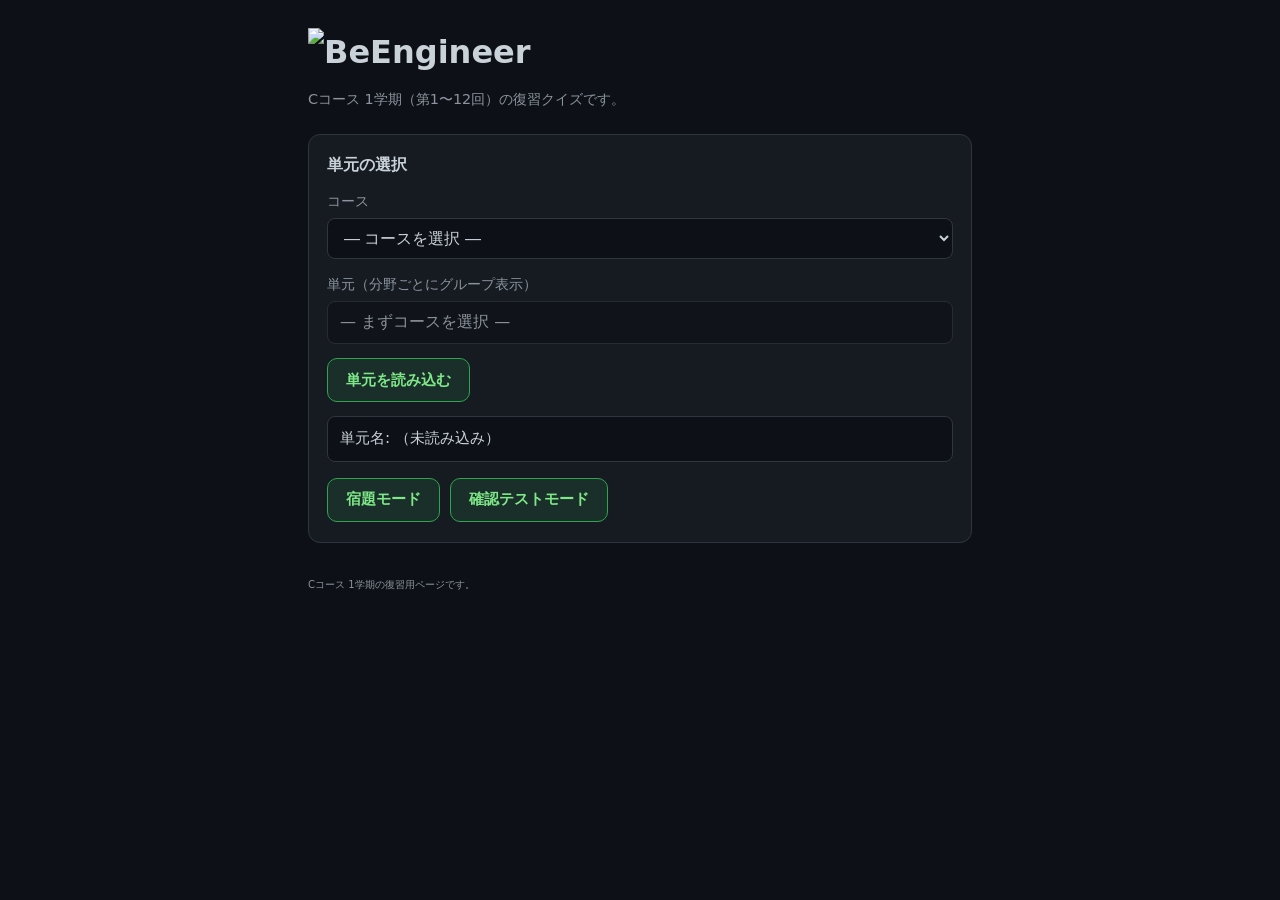
==== review-c1.html @ d03496b7 "梅田校向けCコース1学期復習(第1〜12回)の秘密の入口を追加 - app.js: 表示制御に設定フックを追加   - window.QUIZ_COURSES: 表示コースの限定（例 ["C"]）  " ====
<!doctype html>
<html lang="ja">
  <head>
    <meta charset="utf-8" />
    <meta name="viewport" content="width=device-width, initial-scale=1" />
    <title>Cコース 復習クイズ</title>
    <link rel="icon" href="./svg/favicon.svg?v=20260506-2" type="image/svg+xml" sizes="any" />
    <link rel="shortcut icon" href="./svg/favicon.svg?v=20260506-2" type="image/svg+xml" />
    <link rel="stylesheet" href="styles.css" />
  </head>
  <body>
    <div class="app">
      <header class="header">
        <div class="brand">
          <h1 class="brand-name">
            <img class="brand-logo" src="./svg/logo_white.svg" alt="BeEngineer" />
          </h1>
        </div>
        <p class="tagline">Cコース 1学期（第1〜12回）の復習クイズです。</p>
      </header>

      <section class="panel setup" id="setupPanel">
        <h2 class="panel-title">単元の選択</h2>
        <p class="hint" id="catalogHint">データを読み込み中です…</p>

        <div class="setup-stack">
          <div class="field-block">
            <label class="inline-label" for="courseSelect">コース</label>
            <select id="courseSelect" class="select" disabled>
              <option value="">— コースを選択 —</option>
            </select>
          </div>
          <div class="field-block field-block--unit">
            <label class="inline-label" for="unitSelectTrigger">単元（分野ごとにグループ表示）</label>
            <div class="unit-select-combo" id="unitSelectCombo">
              <button
                type="button"
                class="unit-select-trigger select"
                id="unitSelectTrigger"
                disabled
                aria-haspopup="listbox"
                aria-expanded="false"
                aria-controls="unitSelectPanel"
              >
                — まずコースを選択 —
              </button>
              <div class="unit-select-panel" id="unitSelectPanel" role="listbox" hidden></div>
              <select id="unitSelect" class="unit-select-native" tabindex="-1" aria-hidden="true" disabled>
                <option value="">— まずコースを選択 —</option>
              </select>
            </div>
          </div>
        </div>

        <div class="setup-row">
          <button type="button" class="btn btn-primary" id="btnLoadUnit" disabled>単元を読み込む</button>
        </div>

        <p class="unit-title-display" id="unitTitleDisplay">単元名: （未読み込み）</p>
        <div class="mode-buttons" id="modeButtons">
          <button type="button" class="btn btn-primary" id="btnHomework">宿題モード</button>
          <button type="button" class="btn btn-primary" id="btnTest">確認テストモード</button>
          <button type="button" class="btn btn-primary" id="btnAdmin" style="display: none">管理者確認モード</button>
        </div>
      </section>

      <main class="main" id="mainArea" hidden>
        <div class="toolbar">
          <button type="button" class="btn btn-ghost" id="btnBack">← 単元選択に戻る</button>
          <span class="toolbar-badge" id="modeBadge"></span>
        </div>

        <section class="panel homework-panel" id="homeworkPanel" hidden>
          <h2 class="panel-title" id="homeworkHeading">宿題モード</h2>
          <div class="study-progress" id="homeworkProgress" aria-live="polite"></div>
          <div class="test-card" id="homeworkCard">
            <p class="question-text" id="homeworkQuestion"></p>
            <div class="options cols-2" id="homeworkOptions"></div>
            <div id="homeworkCommentaryWrap" hidden></div>
            <button type="button" class="btn btn-primary homework-next-btn" id="homeworkNext" hidden>
              次の問題へ
            </button>
          </div>
          <div class="completion-banner" id="homeworkComplete" hidden role="status">
            <strong class="completion-title">宿題、おつかれさま！</strong>
            <p class="homework-result-line" id="homeworkScoreSummary"></p>
            <p class="completion-sub" id="homeworkCompleteCheer"></p>
          </div>
        </section>

        <section class="panel admin-panel" id="adminPanel" hidden>
          <h2 class="panel-title" id="adminHeading">管理者確認モード</h2>
          <div class="study-progress admin-summary" id="adminSummary" aria-live="polite"></div>
          <div class="admin-toolbar">
            <button type="button" class="btn btn-secondary admin-nav-btn" id="adminPrev">← 前の問題</button>
            <label class="admin-question-picker" for="adminQuestionSelect">
              <span class="inline-label">確認する問題</span>
              <select class="select admin-select" id="adminQuestionSelect"></select>
            </label>
            <button type="button" class="btn btn-secondary admin-nav-btn" id="adminNext">次の問題 →</button>
          </div>
          <div class="test-card admin-card" id="adminCard">
            <div class="admin-meta" id="adminMeta"></div>
            <div class="question-text" id="adminQuestion"></div>
            <div class="options cols-2 admin-options" id="adminOptions"></div>
            <div class="commentary" id="adminCommentary"></div>
          </div>
        </section>

        <section class="panel test-panel" id="testPanel" hidden>
          <h2 class="panel-title">確認テスト</h2>
          <p class="test-unit-line" id="testUnitLine"></p>
          <p class="hint test-intro" id="testIntro"></p>
          <div class="test-progress-sticky-wrap" id="testProgressWrap">
            <div class="study-progress study-progress--test-pending" id="testProgress" aria-live="polite"></div>
          </div>
          <div class="test-form-wrap" id="testFormWrap">
            <div class="test-all-questions" id="testList"></div>
            <button type="button" class="btn btn-primary test-submit-btn" id="btnSubmitTest">提出する</button>
          </div>
          <div class="test-result" id="testResult" hidden>
            <div class="test-result-summary">
              <p class="test-result-unit" id="testResultUnit"></p>
              <p class="test-time-notice" id="testTimeNotice" hidden></p>
              <p class="score-line" id="scoreLine"></p>
              <p class="pass-line" id="passLine"></p>
            </div>
            <div class="test-result-detail" id="testResultDetail"></div>
            <button type="button" class="btn btn-primary" id="btnRetryTest">もう一度テスト</button>
          </div>
        </section>
      </main>

      <div class="confirm-overlay" id="testBackConfirm" hidden>
        <div class="confirm-dialog panel" role="dialog" aria-modal="true" aria-labelledby="testBackConfirmTitle">
          <h2 class="panel-title" id="testBackConfirmTitle">確認</h2>
          <p class="confirm-message">確認テストを中断して、単元選択に戻りますか？</p>
          <div class="confirm-actions">
            <button type="button" class="btn btn-primary" id="confirmBackYes">はい</button>
            <button type="button" class="btn btn-secondary" id="confirmBackNo">いいえ</button>
          </div>
        </div>
      </div>

      <footer class="footer">
        <small>Cコース 1学期の復習用ページです。</small>
      </footer>
    </div>

    <!-- 復習ページ: Cコースの第1〜12回だけを表示する。app.js より前に置くこと -->
    <script>
      window.QUIZ_COURSES = ["C"];
      window.QUIZ_MAX_UNIT = 12;
    </script>
    <script src="app.js" defer></script>
  </body>
</html>
---- styles.css ----
:root {
  --bg: #0d1117;
  --surface: #161b22;
  --border: #30363d;
  --text: #c9d1d9;
  --muted: #8b949e;
  --accent: #2ea44f;
  --accent-dim: rgba(46, 164, 79, 0.15);
  --danger: #f85149;
  --danger-dim: rgba(248, 81, 73, 0.18);
  --radius: 12px;
  --font: ui-sans-serif, system-ui, -apple-system, "Segoe UI", Roboto, "Hiragino Sans", "Noto Sans JP", sans-serif;
  --mono: ui-monospace, "SF Mono", Menlo, Consolas, monospace;
}

*,
*::before,
*::after {
  box-sizing: border-box;
}

html {
  -webkit-text-size-adjust: 100%;
}

body {
  margin: 0;
  min-height: 100dvh;
  background: var(--bg);
  color: var(--text);
  font-family: var(--font);
  line-height: 1.55;
}

#setupPanel[hidden],
#mainArea[hidden],
#homeworkPanel[hidden],
#testPanel[hidden],
#adminPanel[hidden],
#homeworkCard[hidden],
#homeworkCommentaryWrap[hidden],
#homeworkNext[hidden],
#homeworkComplete[hidden],
#testFormWrap[hidden],
#testUnitLine[hidden],
#testIntro[hidden],
#testProgressWrap[hidden],
#testResult[hidden],
#testTimeNotice[hidden],
#unitSelectPanel[hidden],
#btnAdmin[hidden],
#testBackConfirm[hidden] {
  display: none !important;
}

.app {
  max-width: 720px;
  margin: 0 auto;
  padding: 16px;
  padding-bottom: 48px;
}

.app--wide {
  max-width: 960px;
}

.header {
  margin-bottom: 24px;
}

.brand {
  display: flex;
  align-items: center;
}

.brand-name {
  margin: 0;
}

.brand-logo {
  display: block;
  width: 70vw;
  max-width: 240px;
  height: auto;
}

.tagline {
  margin: 10px 0 0;
  color: var(--muted);
  font-size: 0.9rem;
}

.panel {
  background: var(--surface);
  border: 1px solid var(--border);
  border-radius: var(--radius);
  padding: 18px 18px 20px;
  margin-bottom: 18px;
}

.panel-title {
  margin: 0 0 12px;
  font-size: 1rem;
  font-weight: 600;
  color: var(--text);
}

.setup-stack {
  display: flex;
  flex-direction: column;
  gap: 14px;
  margin-bottom: 14px;
}

.field-block {
  display: flex;
  flex-direction: column;
  gap: 6px;
}

.field-block .select,
.field-block--unit .unit-select-trigger {
  width: 100%;
}

.setup-row {
  display: flex;
  flex-wrap: wrap;
  align-items: center;
  gap: 12px;
  margin-bottom: 12px;
}

.file-label {
  cursor: pointer;
}

.file-name {
  font-size: 0.85rem;
  color: var(--muted);
  word-break: break-all;
}

.inline-label {
  font-size: 0.9rem;
  color: var(--muted);
}

.select {
  flex: 1;
  min-width: 200px;
  max-width: 100%;
  padding: 10px 12px;
  border-radius: 8px;
  border: 1px solid var(--border);
  background: var(--bg);
  color: var(--text);
  font-size: 1rem;
}

.select optgroup {
  font-weight: 600;
  color: var(--muted);
  font-size: 0.85rem;
}

.select option {
  font-weight: normal;
  color: var(--text);
  background: var(--bg);
}

/* 単元: ネイティブ select の上向きポップアップを避け、常に下に展開するカスタム一覧 */
.unit-select-combo {
  position: relative;
  width: 100%;
}

.unit-select-native {
  position: absolute;
  width: 1px;
  height: 1px;
  margin: -1px;
  padding: 0;
  overflow: hidden;
  clip: rect(0, 0, 0, 0);
  white-space: nowrap;
  border: 0;
  pointer-events: none;
}

.unit-select-trigger {
  display: block;
  text-align: left;
  cursor: pointer;
  font-family: inherit;
}

.unit-select-trigger:disabled {
  cursor: not-allowed;
  opacity: 0.65;
}

.unit-select-panel {
  position: absolute;
  left: 0;
  right: 0;
  top: 100%;
  z-index: 50;
  margin-top: 4px;
  max-height: 320px;
  overflow-y: auto;
  padding: 6px;
  border-radius: 8px;
  border: 1px solid var(--border);
  background: var(--bg);
  box-shadow: 0 8px 24px rgba(0, 0, 0, 0.12);
}

.unit-select-group {
  margin-bottom: 8px;
}

.unit-select-group:last-child {
  margin-bottom: 0;
}

.unit-select-group-label {
  font-size: 0.8rem;
  font-weight: 600;
  color: var(--muted);
  padding: 6px 8px 4px;
}

.unit-select-option {
  display: block;
  width: 100%;
  margin: 0;
  padding: 8px 10px;
  text-align: left;
  font-size: 1rem;
  font-family: inherit;
  color: var(--text);
  background: var(--bg);
  border: none;
  border-radius: 6px;
  cursor: pointer;
}

.unit-select-option:hover {
  background: rgba(128, 128, 128, 0.12);
}

.unit-title-display {
  margin: 14px 0 0;
  padding: 10px 12px;
  background: var(--bg);
  border: 1px solid var(--border);
  border-radius: 8px;
  font-size: 0.95rem;
}

.mode-buttons {
  display: flex;
  flex-wrap: wrap;
  gap: 10px;
  margin-top: 16px;
}

.btn {
  display: inline-flex;
  align-items: center;
  justify-content: center;
  min-height: 44px;
  padding: 10px 18px;
  border-radius: 10px;
  border: 1px solid var(--border);
  font-size: 0.95rem;
  font-weight: 600;
  cursor: pointer;
  transition: background 0.15s ease, border-color 0.15s ease, transform 0.08s ease;
  font-family: inherit;
  color: var(--text);
  background: var(--surface);
  text-decoration: none;
}

.btn:active {
  transform: scale(0.98);
}

.btn-primary {
  background: var(--accent-dim);
  border-color: var(--accent);
  color: #7ee787;
}

.btn-primary:hover {
  background: rgba(46, 164, 79, 0.28);
}

.btn-secondary {
  background: var(--bg);
}

.btn-secondary:hover {
  border-color: var(--muted);
}

.btn-curriculum {
  margin-left: auto;
  background: rgba(88, 166, 255, 0.16);
  border-color: #58a6ff;
  color: #a5d6ff;
}

.btn-curriculum:hover {
  background: rgba(88, 166, 255, 0.28);
}

.btn-ghost {
  background: transparent;
  border-color: transparent;
  color: var(--muted);
  min-height: 40px;
  padding: 8px 12px;
}

.btn-ghost:hover {
  color: var(--text);
  border-color: var(--border);
}

.toolbar {
  display: flex;
  align-items: center;
  justify-content: space-between;
  gap: 12px;
  margin-bottom: 16px;
  flex-wrap: wrap;
}

.toolbar-badge {
  font-size: 0.8rem;
  color: var(--muted);
  padding: 4px 10px;
  border: 1px solid var(--border);
  border-radius: 999px;
}

.hint {
  margin: 0 0 16px;
  color: var(--muted);
  font-size: 0.9rem;
}

.curriculum-controls .field-block {
  max-width: 420px;
}

.curriculum-sticky {
  position: fixed;
  top: 0;
  left: 0;
  right: 0;
  z-index: 50;
  background: var(--surface);
  border-bottom: 1px solid var(--border);
  box-shadow: 0 4px 14px rgba(0, 0, 0, 0.35);
  padding-top: calc(env(safe-area-inset-top, 0px) + 6px);
  transform: translateY(-100%);
  visibility: hidden;
  transition: transform 0.22s ease, visibility 0.22s ease;
}

.curriculum-sticky.is-visible {
  transform: translateY(0);
  visibility: visible;
}

.curriculum-sticky-inner {
  max-width: 960px;
  margin: 0 auto;
  padding: 10px max(16px, env(safe-area-inset-right)) 10px max(16px, env(safe-area-inset-left));
  display: flex;
  align-items: center;
  gap: 12px;
}

.curriculum-sticky-field {
  display: flex;
  align-items: center;
  gap: 8px;
  flex: 1;
  min-width: 0;
  margin: 0;
}

.curriculum-sticky-label {
  font-size: 0.85rem;
  color: var(--muted);
  white-space: nowrap;
}

.curriculum-sticky .select {
  flex: 1;
  min-width: 0;
}

.curriculum-top-btn,
.curriculum-sticky-back {
  flex-shrink: 0;
  white-space: nowrap;
}

@media (prefers-reduced-motion: reduce) {
  .curriculum-sticky {
    transition: none;
  }
}

.curriculum-summary {
  margin: 0 0 16px;
  color: var(--muted);
  font-size: 0.9rem;
}

.curriculum-list {
  display: flex;
  flex-direction: column;
  gap: 10px;
}

.curriculum-section-title {
  margin: 18px 0 2px;
  padding-left: 10px;
  border-left: 4px solid var(--accent);
  color: #7ee787;
  font-size: 0.95rem;
}

.curriculum-section-title:first-child {
  margin-top: 0;
}

.curriculum-item {
  display: grid;
  grid-template-columns: 132px 1fr;
  gap: 14px;
  padding: 14px;
  border: 1px solid var(--border);
  border-radius: 10px;
  background: var(--bg);
}

.curriculum-item-meta {
  display: flex;
  flex-direction: column;
  gap: 6px;
  color: var(--muted);
  font-size: 0.86rem;
}

.curriculum-session {
  width: fit-content;
  padding: 2px 8px;
  border: 1px solid var(--accent);
  border-radius: 999px;
  color: #7ee787;
  background: var(--accent-dim);
  font-weight: 700;
}

.curriculum-date {
  font-weight: 600;
  color: var(--text);
}

.curriculum-item-title {
  margin: 0;
  font-size: 1rem;
}

.curriculum-item-sub {
  margin: 6px 0 0;
  color: var(--muted);
  font-size: 0.86rem;
}

/* 進捗（宿題・テスト共通） */
.study-progress {
  margin: 0 0 18px;
  padding: 14px 14px 16px;
  border-radius: var(--radius);
  border: 1px solid var(--border);
  background: linear-gradient(180deg, rgba(46, 164, 79, 0.06), transparent);
}

.test-panel .study-progress {
  background: linear-gradient(180deg, rgba(88, 166, 255, 0.08), transparent);
}

/* 確認テスト：回答進捗をスクロール時も見えるよう画面上部に追尾 */
.test-progress-sticky-wrap {
  position: -webkit-sticky;
  position: sticky;
  top: 0;
  z-index: 40;
  margin: 0 -18px 18px;
  padding: 12px 18px 14px;
  background: var(--surface);
  border-bottom: 1px solid var(--border);
  box-shadow: 0 8px 24px rgba(0, 0, 0, 0.35);
}

.test-progress-sticky-wrap .study-progress {
  margin-bottom: 0;
}

.test-timer-row {
  display: flex;
  flex-wrap: wrap;
  align-items: baseline;
  gap: 6px 12px;
  margin-bottom: 12px;
  padding: 8px 10px;
  border-radius: 8px;
  background: rgba(88, 166, 255, 0.1);
  border: 1px solid rgba(88, 166, 255, 0.35);
}

.test-timer-label {
  font-size: 0.85rem;
  color: var(--muted);
}

.test-timer-clock {
  font-size: 1.35rem;
  font-weight: 800;
  font-variant-numeric: tabular-nums;
  color: #79c0ff;
  letter-spacing: 0.04em;
}

.test-timer-sec {
  font-size: 0.75rem;
  color: var(--muted);
}

.test-timer-row--urgent {
  background: rgba(248, 81, 73, 0.12);
  border-color: rgba(248, 81, 73, 0.45);
  animation: timerPulse 1s ease infinite alternate;
}

.test-timer-row--urgent .test-timer-clock {
  color: #ff7b72;
}

@keyframes timerPulse {
  from {
    box-shadow: 0 0 0 0 rgba(248, 81, 73, 0.2);
  }
  to {
    box-shadow: 0 0 12px rgba(248, 81, 73, 0.25);
  }
}

.test-time-notice {
  margin: 0 0 12px;
  padding: 10px 12px;
  border-radius: 8px;
  font-size: 0.92rem;
  line-height: 1.5;
  text-align: left;
  color: #ffa198;
  background: rgba(248, 81, 73, 0.1);
  border: 1px solid rgba(248, 81, 73, 0.35);
}

.progress-head {
  display: flex;
  align-items: center;
  gap: 8px;
  margin-bottom: 10px;
}

.progress-emoji {
  font-size: 1.35rem;
  line-height: 1;
  filter: drop-shadow(0 0 8px rgba(46, 164, 79, 0.35));
}

.test-panel .progress-emoji {
  filter: drop-shadow(0 0 8px rgba(88, 166, 255, 0.4));
}

.progress-label {
  font-size: 1.05rem;
  color: var(--text);
  letter-spacing: 0.02em;
}

.progress-label strong {
  color: #7ee787;
  font-size: 1.12em;
}

.test-panel .progress-label strong {
  color: #79c0ff;
}

.progress-track {
  height: 10px;
  border-radius: 999px;
  background: rgba(0, 0, 0, 0.35);
  border: 1px solid var(--border);
  overflow: hidden;
  margin-bottom: 12px;
}

.progress-fill {
  height: 100%;
  border-radius: 999px;
  background: linear-gradient(90deg, var(--accent), #3fb950);
  box-shadow: 0 0 12px rgba(46, 164, 79, 0.45);
  transition: width 0.45s cubic-bezier(0.34, 1.2, 0.64, 1);
}

.progress-fill--test {
  background: linear-gradient(90deg, #58a6ff, #a371f7);
  box-shadow: 0 0 12px rgba(88, 166, 255, 0.4);
}

.progress-scores {
  display: flex;
  flex-wrap: wrap;
  align-items: center;
  gap: 8px 12px;
}

.progress-pill {
  display: inline-flex;
  align-items: center;
  gap: 6px;
  padding: 6px 12px;
  border-radius: 999px;
  font-size: 0.95rem;
  background: rgba(46, 164, 79, 0.18);
  border: 1px solid rgba(46, 164, 79, 0.45);
  color: var(--text);
}

.progress-pill--test {
  background: rgba(88, 166, 255, 0.12);
  border-color: rgba(88, 166, 255, 0.35);
}

.progress-pill strong {
  color: #7ee787;
  font-size: 1.1em;
}

.progress-pill--test strong {
  color: #79c0ff;
}

.pill-icon {
  font-size: 1rem;
}

.progress-hint {
  font-size: 0.85rem;
  color: var(--muted);
}

.progress-hint strong {
  color: var(--text);
}

.question-list {
  display: flex;
  flex-direction: column;
  gap: 16px;
}

.q-block {
  border: 1px solid var(--border);
  border-radius: var(--radius);
  padding: 14px 14px 16px;
  background: var(--bg);
}

.q-block.done {
  border-color: rgba(46, 164, 79, 0.45);
}

.q-num {
  font-size: 0.75rem;
  text-transform: uppercase;
  letter-spacing: 0.06em;
  color: var(--muted);
  margin-bottom: 6px;
}

.q-text {
  margin: 0 0 14px;
  font-size: 1rem;
  white-space: pre-wrap;
  word-break: break-word;
}

.q-text pre,
.test-card .question-text pre,
.test-all-questions .question-text pre,
.test-result-detail .question-text pre,
.commentary pre {
  margin: 10px 0 0;
  padding: 10px 12px;
  border-radius: 8px;
  background: rgba(0, 0, 0, 0.35);
  border: 1px solid var(--border);
  overflow-x: auto;
  font-family: var(--mono);
  font-size: 0.9em;
  line-height: 1.45;
  white-space: pre;
  word-break: normal;
}

.q-text pre code,
.test-card .question-text pre code,
.test-all-questions .question-text pre code,
.test-result-detail .question-text pre code,
.commentary pre code {
  font-family: inherit;
  font-size: inherit;
}

.q-text code,
.test-card .question-text code,
.test-all-questions .question-text code,
.test-result-detail .question-text code,
.commentary code {
  font-family: var(--mono);
  font-size: 0.92em;
  padding: 0.1em 0.35em;
  border-radius: 4px;
  background: rgba(0, 0, 0, 0.35);
  border: 1px solid var(--border);
}

.q-text pre code,
.test-card .question-text pre code,
.test-all-questions .question-text pre code,
.test-result-detail .question-text pre code,
.commentary pre code {
  padding: 0;
  border: none;
  background: transparent;
}

.options {
  display: flex;
  flex-direction: column;
  gap: 8px;
}

.opt-btn {
  display: block;
  width: 100%;
  min-height: 48px;
  padding: 12px 14px;
  text-align: left;
  border-radius: 10px;
  border: 1px solid var(--border);
  background: var(--surface);
  color: var(--text);
  font-size: 1rem;
  font-family: inherit;
  cursor: pointer;
  transition: border-color 0.15s, background 0.15s, transform 0.08s;
}

.opt-btn-inner {
  display: flex;
  align-items: center;
  justify-content: space-between;
  gap: 10px;
  width: 100%;
}

.opt-btn-label {
  flex: 1;
  text-align: left;
  word-break: break-word;
  white-space: pre-wrap;
}

.opt-mark {
  flex-shrink: 0;
  font-size: 1.75rem;
  font-weight: 700;
  line-height: 1;
  font-family: "Hiragino Sans", "Yu Gothic UI", "Meiryo", sans-serif;
  animation: markPop 0.5s cubic-bezier(0.34, 1.4, 0.64, 1) forwards;
}

.opt-mark--ok {
  color: #3fb950;
  text-shadow: 0 0 14px rgba(63, 185, 80, 0.65);
}

.opt-mark--ng {
  color: #f85149;
  text-shadow: 0 0 12px rgba(248, 81, 73, 0.55);
}

@keyframes markPop {
  0% {
    transform: scale(0.2) rotate(-12deg);
    opacity: 0;
  }
  70% {
    transform: scale(1.12) rotate(3deg);
  }
  100% {
    transform: scale(1) rotate(0deg);
    opacity: 1;
  }
}

.opt-btn:hover:not(:disabled) {
  border-color: var(--muted);
}

.opt-btn:disabled {
  cursor: default;
}

.opt-btn.flash-correct {
  animation: flashCorrect 0.55s ease forwards;
}

.opt-btn.flash-wrong {
  animation: flashWrong 0.55s ease forwards;
}

@keyframes flashCorrect {
  0% {
    border-color: var(--border);
    background: var(--surface);
  }
  35% {
    border-color: var(--accent);
    background: rgba(46, 164, 79, 0.35);
    box-shadow: 0 0 0 2px rgba(46, 164, 79, 0.35);
  }
  100% {
    border-color: var(--accent);
    background: rgba(46, 164, 79, 0.2);
  }
}

@keyframes flashWrong {
  0% {
    border-color: var(--border);
    background: var(--surface);
  }
  35% {
    border-color: var(--danger);
    background: var(--danger-dim);
    box-shadow: 0 0 0 2px rgba(248, 81, 73, 0.35);
  }
  100% {
    border-color: rgba(248, 81, 73, 0.6);
    background: rgba(248, 81, 73, 0.12);
  }
}

.answer-feedback {
  margin-bottom: 12px;
  padding: 12px 14px;
  border-radius: 10px;
  font-size: 1.05rem;
  font-weight: 700;
  display: flex;
  align-items: center;
  gap: 12px;
  animation: feedbackIn 0.4s ease forwards;
}

.answer-feedback-mark {
  display: inline-flex;
  align-items: center;
  justify-content: center;
  width: 2.25rem;
  height: 2.25rem;
  border-radius: 50%;
  font-size: 1.35rem;
  font-weight: 800;
  line-height: 1;
}

.answer-feedback--ok {
  background: rgba(46, 164, 79, 0.2);
  border: 2px solid rgba(46, 164, 79, 0.65);
  color: #7ee787;
  box-shadow: 0 0 20px rgba(46, 164, 79, 0.25);
}

.answer-feedback--ok .answer-feedback-mark {
  background: rgba(46, 164, 79, 0.45);
  color: #fff;
}

.answer-feedback--ng {
  background: rgba(248, 81, 73, 0.12);
  border: 2px solid rgba(248, 81, 73, 0.45);
  color: #ffa198;
  box-shadow: 0 0 16px rgba(248, 81, 73, 0.15);
}

.answer-feedback--ng .answer-feedback-mark {
  background: rgba(248, 81, 73, 0.4);
  color: #fff;
}

@keyframes feedbackIn {
  from {
    opacity: 0;
    transform: translateY(-6px);
  }
  to {
    opacity: 1;
    transform: translateY(0);
  }
}

.commentary {
  margin-top: 12px;
  padding: 12px;
  border-radius: 8px;
  border-left: 3px solid var(--accent);
  background: rgba(46, 164, 79, 0.08);
  font-size: 0.9rem;
  color: var(--text);
  white-space: pre-wrap;
  word-break: break-word;
}

.commentary-label {
  display: block;
  font-size: 0.75rem;
  color: var(--accent);
  margin-bottom: 4px;
  font-weight: 600;
}

.homework-next-btn {
  margin-top: 14px;
  width: 100%;
}

.admin-panel .study-progress {
  background: linear-gradient(180deg, rgba(210, 153, 34, 0.16), transparent);
}

.progress-fill--admin {
  background: linear-gradient(90deg, #d29922, #f2cc60);
  box-shadow: 0 0 12px rgba(242, 204, 96, 0.28);
}

.admin-toolbar {
  display: flex;
  flex-wrap: wrap;
  align-items: end;
  gap: 10px;
  margin-bottom: 16px;
}

.admin-nav-btn {
  min-width: 138px;
}

.admin-question-picker {
  display: flex;
  flex: 1;
  flex-direction: column;
  gap: 6px;
  min-width: 220px;
}

.admin-select {
  width: 100%;
}

.admin-card .question-text {
  margin: 0 0 18px;
  font-size: 1.05rem;
  white-space: pre-wrap;
  word-break: break-word;
}

.admin-meta,
.admin-status-row {
  display: flex;
  flex-wrap: wrap;
  gap: 8px;
}

.admin-meta {
  margin: 0 0 14px;
}

.admin-meta-pill,
.admin-status-pill {
  display: inline-flex;
  align-items: center;
  min-height: 32px;
  padding: 6px 10px;
  border-radius: 999px;
  border: 1px solid var(--border);
  background: rgba(255, 255, 255, 0.03);
  font-size: 0.86rem;
  line-height: 1.3;
}

.admin-status-pill--ok {
  color: #7ee787;
  border-color: rgba(63, 185, 80, 0.45);
  background: rgba(46, 164, 79, 0.12);
}

.admin-status-pill--ng {
  color: #ffa198;
  border-color: rgba(248, 81, 73, 0.45);
  background: rgba(248, 81, 73, 0.12);
}

.admin-options .opt-btn:disabled {
  opacity: 1;
}

.admin-options .opt-btn.admin-answer {
  border-color: #3fb950;
  background: rgba(46, 164, 79, 0.12);
  box-shadow: 0 0 0 1px rgba(63, 185, 80, 0.25);
}

.confirm-overlay {
  position: fixed;
  inset: 0;
  z-index: 200;
  display: flex;
  align-items: center;
  justify-content: center;
  padding: 20px;
  background: rgba(1, 4, 9, 0.72);
}

.confirm-dialog {
  width: 100%;
  max-width: 420px;
  margin: 0;
  box-shadow: 0 18px 50px rgba(0, 0, 0, 0.45);
}

.confirm-message {
  margin: 0;
  color: var(--text);
  line-height: 1.6;
}

.confirm-actions {
  display: flex;
  justify-content: flex-end;
  gap: 10px;
  margin-top: 18px;
}

#homeworkCommentaryWrap {
  margin-top: 4px;
}

.homework-result-line {
  margin: 10px 0 8px;
  font-size: 1.25rem;
  font-weight: 700;
  color: var(--text);
}

.homework-result-line strong {
  color: #7ee787;
  font-size: 1.12em;
}

.completion-title {
  display: block;
  font-size: 1.25rem;
  color: #7ee787;
  margin-bottom: 6px;
  text-shadow: 0 0 14px rgba(126, 231, 135, 0.35);
}

.completion-sub {
  margin: 0;
  font-size: 0.95rem;
  color: var(--muted);
  line-height: 1.5;
}

.completion-banner {
  margin-top: 20px;
  padding: 20px 18px 18px;
  border-radius: var(--radius);
  border: 1px solid var(--accent);
  background: var(--accent-dim);
  text-align: center;
}
.completion-banner--perfect {
  border-color: rgba(126, 231, 135, 0.55);
  background: linear-gradient(180deg, rgba(46, 164, 79, 0.28), rgba(46, 164, 79, 0.08));
  box-shadow: 0 0 28px rgba(46, 164, 79, 0.2);
  animation: completionGlow 1.6s ease infinite alternate;
}

@keyframes completionGlow {
  from {
    box-shadow: 0 0 20px rgba(46, 164, 79, 0.15);
  }
  to {
    box-shadow: 0 0 32px rgba(126, 231, 135, 0.28);
  }
}

.test-card .question-text {
  margin: 0 0 18px;
  font-size: 1.05rem;
  white-space: pre-wrap;
  word-break: break-word;
}

.test-unit-line {
  margin: 0 0 10px;
  font-size: 1.08rem;
  font-weight: 700;
  color: var(--text);
  letter-spacing: 0.02em;
  line-height: 1.45;
}

.test-result-unit {
  margin: 0 0 14px;
  font-size: 1.05rem;
  font-weight: 700;
  color: var(--text);
}

.test-intro {
  margin: 0 0 12px;
  font-size: 0.95rem;
  line-height: 1.55;
}

.test-pending-hint {
  margin: 10px 0 0;
  font-size: 0.82rem;
  color: var(--muted);
  line-height: 1.45;
}

.test-all-questions {
  display: flex;
  flex-direction: column;
  gap: 20px;
  margin-bottom: 20px;
}

.test-q-block {
  border: 1px solid var(--border);
  border-radius: var(--radius);
  padding: 14px 14px 16px;
  background: var(--bg);
}

.test-q-head {
  margin-bottom: 8px;
}

.test-q-num {
  display: inline-block;
  font-size: 0.8rem;
  font-weight: 700;
  text-transform: uppercase;
  letter-spacing: 0.06em;
  color: #79c0ff;
}

.test-all-questions .question-text {
  margin: 0 0 14px;
  font-size: 1.02rem;
  white-space: pre-wrap;
  word-break: break-word;
}

.opt-btn--test.selected {
  border-color: #58a6ff;
  background: rgba(88, 166, 255, 0.12);
  box-shadow: 0 0 0 2px rgba(88, 166, 255, 0.25);
}

.test-submit-btn {
  width: 100%;
  min-height: 52px;
  font-size: 1.05rem;
  font-weight: 700;
}

.test-result {
  margin-top: 0;
  padding-top: 8px;
  border-top: none;
  text-align: center;
}

.test-result-summary {
  margin-bottom: 20px;
}

.score-line {
  font-size: 1.35rem;
  font-weight: 700;
  margin: 0 0 10px;
}

.score-line strong {
  color: #79c0ff;
}

.pass-line {
  font-size: 1.05rem;
  margin: 0 0 8px;
  min-height: 2rem;
}

.pass-line--pass .pass-badge--ok {
  animation: passPop 0.55s ease;
}

.pass-badge {
  display: inline-block;
  font-weight: 800;
  font-size: 1.35rem;
  margin-right: 8px;
}

.pass-badge--ok {
  color: #7ee787;
  text-shadow: 0 0 14px rgba(126, 231, 135, 0.45);
}

.pass-badge--ng {
  color: #ffa198;
}

.pass-note {
  font-size: 0.88rem;
  color: var(--muted);
}

.test-result-detail {
  text-align: left;
  margin-bottom: 20px;
  max-height: 720px;
  overflow-y: auto;
  padding: 4px 4px 12px;
  border-radius: var(--radius);
  border: 1px solid var(--border);
  background: rgba(0, 0, 0, 0.2);
}

.test-review-block {
  padding: 14px 14px 16px;
  border-bottom: 1px solid var(--border);
}

.test-review-block:last-child {
  border-bottom: none;
}

.test-review-block--ok {
  border-left: 4px solid var(--accent);
}

.test-review-block--ng {
  border-left: 4px solid var(--danger);
}

.test-review-head {
  display: flex;
  flex-wrap: wrap;
  align-items: center;
  gap: 8px 12px;
  margin-bottom: 10px;
}

.test-review-num {
  font-size: 0.8rem;
  font-weight: 700;
  color: var(--muted);
}

.test-review-mark {
  font-size: 1.6rem;
  font-weight: 800;
  line-height: 1;
}

.test-review-block--ok .test-review-mark {
  color: #3fb950;
}

.test-review-block--ng .test-review-mark {
  color: #f85149;
}

.test-review-label {
  font-weight: 700;
  font-size: 1rem;
}

.test-review-block--ok .test-review-label {
  color: #7ee787;
}

.test-review-block--ng .test-review-label {
  color: #ffa198;
}

.test-result-detail .question-text {
  font-size: 0.98rem;
  margin-bottom: 10px;
}

.test-review-answers {
  margin: 10px 0 12px;
  display: flex;
  flex-direction: column;
  gap: 8px;
}

.test-review-answer {
  margin: 0;
  padding: 10px 12px;
  border-radius: 8px;
  display: flex;
  flex-wrap: wrap;
  align-items: baseline;
  gap: 8px 12px;
  font-size: 0.95rem;
}

.test-review-answer-label {
  font-size: 0.78rem;
  font-weight: 700;
  color: var(--muted);
  flex-shrink: 0;
}

.test-review-answer-text {
  font-weight: 600;
  line-height: 1.45;
}

.test-review-answer--selected {
  background: rgba(248, 81, 73, 0.1);
  border: 1px solid rgba(248, 81, 73, 0.35);
}

.test-review-answer--selected .test-review-answer-text {
  color: #ffa198;
}

.test-review-block--ok .test-review-answer--correct {
  background: rgba(46, 164, 79, 0.15);
  border: 1px solid rgba(46, 164, 79, 0.45);
}

.test-review-block--ok .test-review-answer--correct .test-review-answer-text {
  color: #7ee787;
}

.test-review-block--ng .test-review-answer--correct {
  background: rgba(46, 164, 79, 0.1);
  border: 1px solid rgba(46, 164, 79, 0.35);
}

.test-review-block--ng .test-review-answer--correct .test-review-answer-text {
  color: #7ee787;
}

.test-result-detail .commentary {
  margin-top: 8px;
}

.test-result--perfect .score-line strong {
  color: #7ee787;
}

.test-result--perfect {
  padding-top: 8px;
}

@keyframes passPop {
  0% {
    transform: scale(0.88);
  }
  60% {
    transform: scale(1.06);
  }
  100% {
    transform: scale(1);
  }
}

.footer {
  margin-top: 32px;
  color: var(--muted);
  font-size: 0.75rem;
}

.footer code {
  font-family: var(--mono);
  font-size: 0.72rem;
}

/* 復習ページへの目立たない入口（フッター末尾の句点）。通常の文字と同じ見た目にする。 */
.footer-secret {
  color: inherit;
  text-decoration: none;
  cursor: text;
}

@media (min-width: 600px) {
  .app {
    padding: 28px;
    padding-bottom: 48px;
  }

  .options.cols-2 {
    display: grid;
    grid-template-columns: 1fr 1fr;
    gap: 10px;
  }

  .curriculum-sticky-inner {
    padding: 12px max(28px, env(safe-area-inset-right)) 12px max(28px, env(safe-area-inset-left));
  }
}

@media (max-width: 599px) {
  .curriculum-item {
    grid-template-columns: 1fr;
  }

  .curriculum-sticky {
    padding-top: max(calc(env(safe-area-inset-top, 0px) + 6px), 28px);
  }

  .curriculum-sticky-inner {
    flex-wrap: wrap;
    gap: 8px;
  }

  .curriculum-sticky-back {
    order: 1;
  }

  .curriculum-top-btn {
    order: 2;
    margin-left: auto;
  }

  .curriculum-sticky-field {
    order: 3;
    flex-basis: 100%;
  }

  .curriculum-sticky-label {
    display: none;
  }

  .curriculum-item-meta {
    flex-direction: row;
    align-items: center;
    flex-wrap: wrap;
  }

  .admin-nav-btn,
  .admin-question-picker,
  .confirm-actions .btn {
    width: 100%;
    min-width: 0;
  }

  .confirm-actions {
    flex-direction: column;
  }

  .q-text pre,
  .admin-card .question-text pre,
  .test-card .question-text pre,
  .test-all-questions .question-text pre,
  .test-result-detail .question-text pre,
  .commentary pre {
    overflow-x: hidden;
    white-space: pre-wrap;
    overflow-wrap: anywhere;
    word-break: break-word;
  }
}
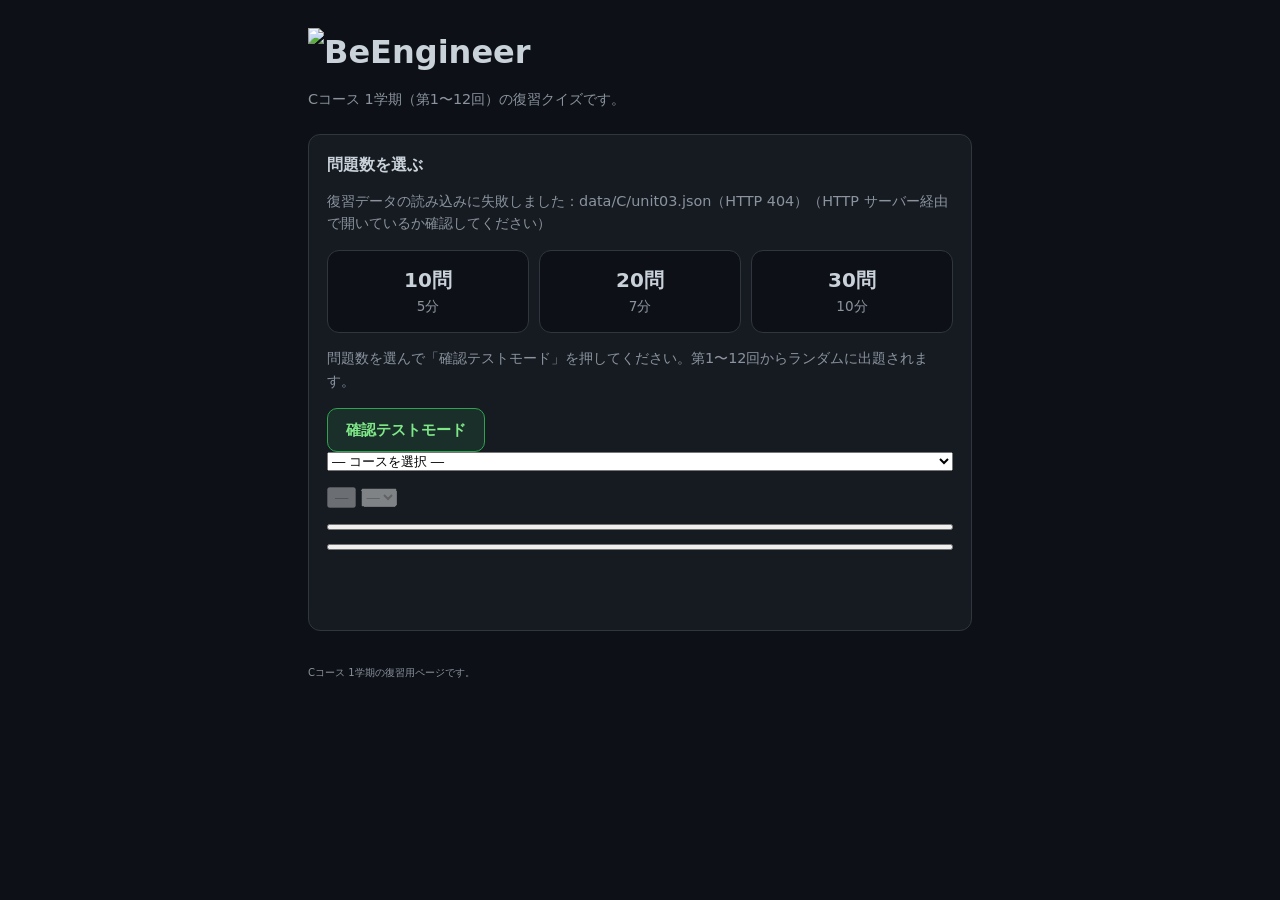
==== commit 4f6ae114: "復習ページを問題数選択式に変更（C第1〜12回からランダム出題） - app.js: 確認テストの出題数/制限時間を可変化（setActiveTestParams フック）   - TEST_COUN" ====
--- a/review-c1.html
+++ b/review-c1.html
@@ -20,47 +20,52 @@
       </header>
 
       <section class="panel setup" id="setupPanel">
-        <h2 class="panel-title">単元の選択</h2>
+        <h2 class="panel-title">問題数を選ぶ</h2>
         <p class="hint" id="catalogHint">データを読み込み中です…</p>
 
-        <div class="setup-stack">
-          <div class="field-block">
-            <label class="inline-label" for="courseSelect">コース</label>
-            <select id="courseSelect" class="select" disabled>
-              <option value="">— コースを選択 —</option>
-            </select>
-          </div>
-          <div class="field-block field-block--unit">
-            <label class="inline-label" for="unitSelectTrigger">単元（分野ごとにグループ表示）</label>
-            <div class="unit-select-combo" id="unitSelectCombo">
-              <button
-                type="button"
-                class="unit-select-trigger select"
-                id="unitSelectTrigger"
-                disabled
-                aria-haspopup="listbox"
-                aria-expanded="false"
-                aria-controls="unitSelectPanel"
-              >
-                — まずコースを選択 —
-              </button>
-              <div class="unit-select-panel" id="unitSelectPanel" role="listbox" hidden></div>
-              <select id="unitSelect" class="unit-select-native" tabindex="-1" aria-hidden="true" disabled>
-                <option value="">— まずコースを選択 —</option>
-              </select>
-            </div>
-          </div>
+        <div class="review-count-group" id="reviewCountGroup" role="group" aria-label="問題数を選ぶ">
+          <button type="button" class="review-count-btn" data-count="10" data-min="5" aria-pressed="false">
+            <span class="review-count-num">10問</span>
+            <span class="review-count-time">5分</span>
+          </button>
+          <button type="button" class="review-count-btn" data-count="20" data-min="7" aria-pressed="false">
+            <span class="review-count-num">20問</span>
+            <span class="review-count-time">7分</span>
+          </button>
+          <button type="button" class="review-count-btn" data-count="30" data-min="10" aria-pressed="false">
+            <span class="review-count-num">30問</span>
+            <span class="review-count-time">10分</span>
+          </button>
+        </div>
+        <p class="review-note" id="reviewNote">
+          問題数を選んで「確認テストモード」を押してください。第1〜12回からランダムに出題されます。
+        </p>
+
+        <div class="mode-buttons" id="modeButtons">
+          <button type="button" class="btn btn-primary" id="btnTest" disabled>確認テストモード</button>
         </div>
 
-        <div class="setup-row">
-          <button type="button" class="btn btn-primary" id="btnLoadUnit" disabled>単元を読み込む</button>
-        </div>
-
-        <p class="unit-title-display" id="unitTitleDisplay">単元名: （未読み込み）</p>
-        <div class="mode-buttons" id="modeButtons">
-          <button type="button" class="btn btn-primary" id="btnHomework">宿題モード</button>
-          <button type="button" class="btn btn-primary" id="btnTest">確認テストモード</button>
-          <button type="button" class="btn btn-primary" id="btnAdmin" style="display: none">管理者確認モード</button>
+        <!-- app.js が参照する要素。復習では使わないが、存在が必要なので非表示で保持する。 -->
+        <div class="setup-stack" hidden aria-hidden="true">
+          <select id="courseSelect" disabled><option value="">—</option></select>
+          <div class="unit-select-combo" id="unitSelectCombo">
+            <button
+              type="button"
+              id="unitSelectTrigger"
+              disabled
+              aria-haspopup="listbox"
+              aria-expanded="false"
+              aria-controls="unitSelectPanel"
+            >
+              —
+            </button>
+            <div class="unit-select-panel" id="unitSelectPanel" role="listbox" hidden></div>
+            <select id="unitSelect" tabindex="-1" aria-hidden="true" disabled><option value="">—</option></select>
+          </div>
+          <button type="button" id="btnLoadUnit"></button>
+          <button type="button" id="btnHomework"></button>
+          <button type="button" id="btnAdmin"></button>
+          <p id="unitTitleDisplay"></p>
         </div>
       </section>
 
@@ -153,5 +158,7 @@
       window.QUIZ_MAX_UNIT = 12;
     </script>
     <script src="app.js" defer></script>
+    <!-- 復習ページ専用: 12単元をプールし、問題数セレクタを制御する（app.js の後に置くこと） -->
+    <script src="review-c1.js" defer></script>
   </body>
 </html>
--- a/styles.css
+++ b/styles.css
@@ -1442,6 +1442,69 @@
   cursor: text;
 }
 
+/* 復習ページ: 問題数セレクタ */
+.review-count-group {
+  display: grid;
+  grid-template-columns: repeat(3, 1fr);
+  gap: 10px;
+  margin-bottom: 14px;
+}
+
+.review-count-btn {
+  display: flex;
+  flex-direction: column;
+  align-items: center;
+  gap: 4px;
+  padding: 16px 8px;
+  border-radius: 12px;
+  border: 1px solid var(--border);
+  background: var(--bg);
+  color: var(--text);
+  cursor: pointer;
+  font-family: inherit;
+  transition: border-color 0.15s ease, background 0.15s ease, transform 0.08s ease;
+}
+
+.review-count-btn:hover {
+  border-color: var(--muted);
+}
+
+.review-count-btn:active {
+  transform: scale(0.98);
+}
+
+.review-count-btn.selected {
+  background: var(--accent-dim);
+  border-color: var(--accent);
+  color: #7ee787;
+}
+
+.review-count-num {
+  font-size: 1.25rem;
+  font-weight: 700;
+}
+
+.review-count-time {
+  font-size: 0.85rem;
+  color: var(--muted);
+}
+
+.review-count-btn.selected .review-count-time {
+  color: inherit;
+}
+
+.review-note {
+  margin: 0 0 16px;
+  color: var(--muted);
+  font-size: 0.9rem;
+}
+
+@media (max-width: 599px) {
+  .review-count-btn {
+    padding: 14px 4px;
+  }
+}
+
 @media (min-width: 600px) {
   .app {
     padding: 28px;
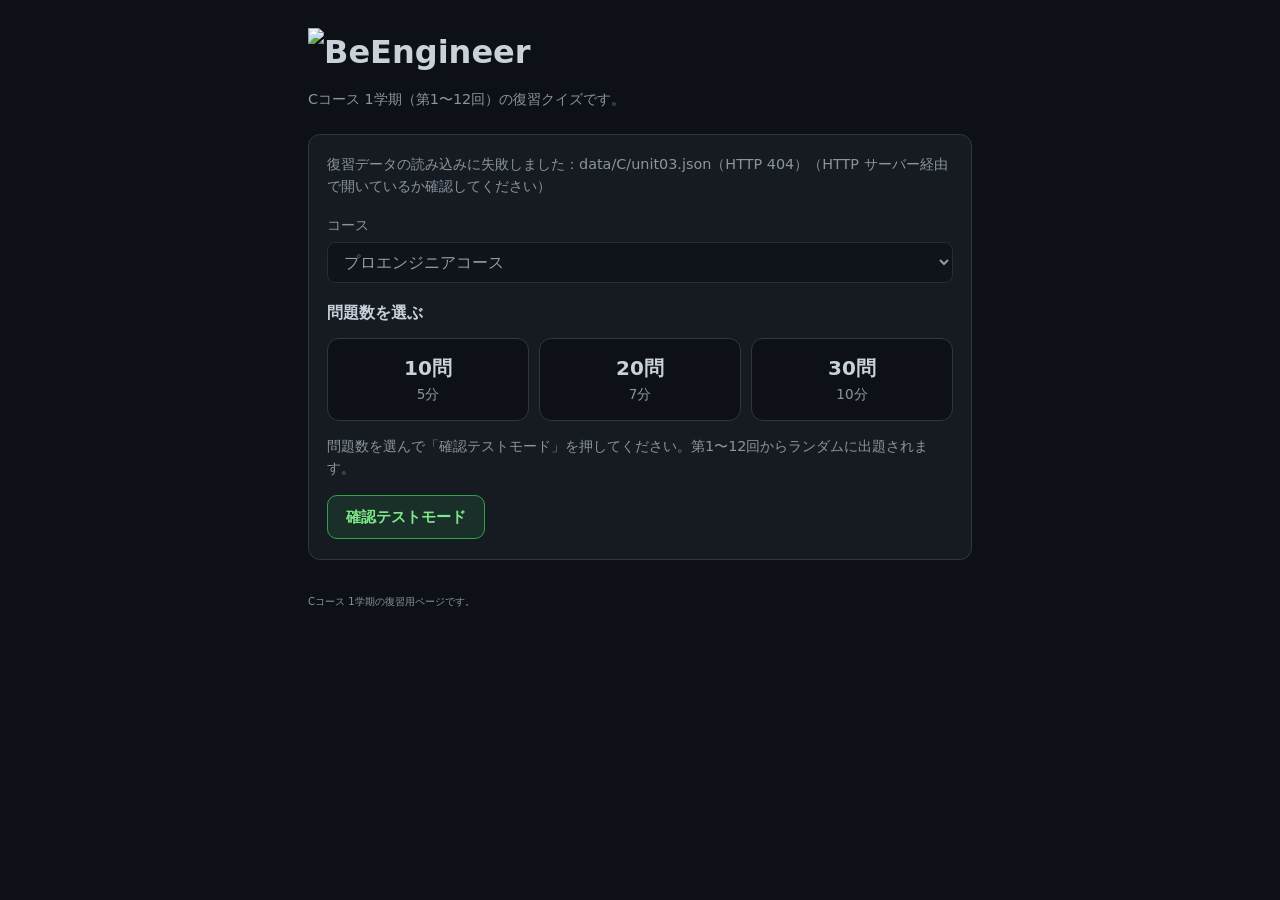
==== commit f93619fa: "復習ページ: 漏れていた単元選択UIを確実に非表示化＋コースを固定表示 - 非表示コンテナの class(setup-stack)の display:flex が hidden 属性を   打ち消し、" ====
--- a/review-c1.html
+++ b/review-c1.html
@@ -20,9 +20,16 @@
       </header>
 
       <section class="panel setup" id="setupPanel">
-        <h2 class="panel-title">問題数を選ぶ</h2>
         <p class="hint" id="catalogHint">データを読み込み中です…</p>
 
+        <div class="field-block review-course-block">
+          <span class="inline-label">コース</span>
+          <select id="reviewCourseFixed" class="select" disabled>
+            <option>プロエンジニアコース</option>
+          </select>
+        </div>
+
+        <h2 class="panel-title review-count-title">問題数を選ぶ</h2>
         <div class="review-count-group" id="reviewCountGroup" role="group" aria-label="問題数を選ぶ">
           <button type="button" class="review-count-btn" data-count="10" data-min="5" aria-pressed="false">
             <span class="review-count-num">10問</span>
@@ -46,7 +53,7 @@
         </div>
 
         <!-- app.js が参照する要素。復習では使わないが、存在が必要なので非表示で保持する。 -->
-        <div class="setup-stack" hidden aria-hidden="true">
+        <div class="review-hidden-els" hidden aria-hidden="true">
           <select id="courseSelect" disabled><option value="">—</option></select>
           <div class="unit-select-combo" id="unitSelectCombo">
             <button
--- a/styles.css
+++ b/styles.css
@@ -1442,6 +1442,20 @@
   cursor: text;
 }
 
+/* 復習ページ: app.js が参照するだけの要素は確実に隠す（class の display 指定に負けないよう !important） */
+.review-hidden-els {
+  display: none !important;
+}
+
+/* 復習ページ: コース固定表示と問題数見出し */
+.review-course-block {
+  margin-bottom: 18px;
+}
+
+.review-count-title {
+  margin-top: 4px;
+}
+
 /* 復習ページ: 問題数セレクタ */
 .review-count-group {
   display: grid;
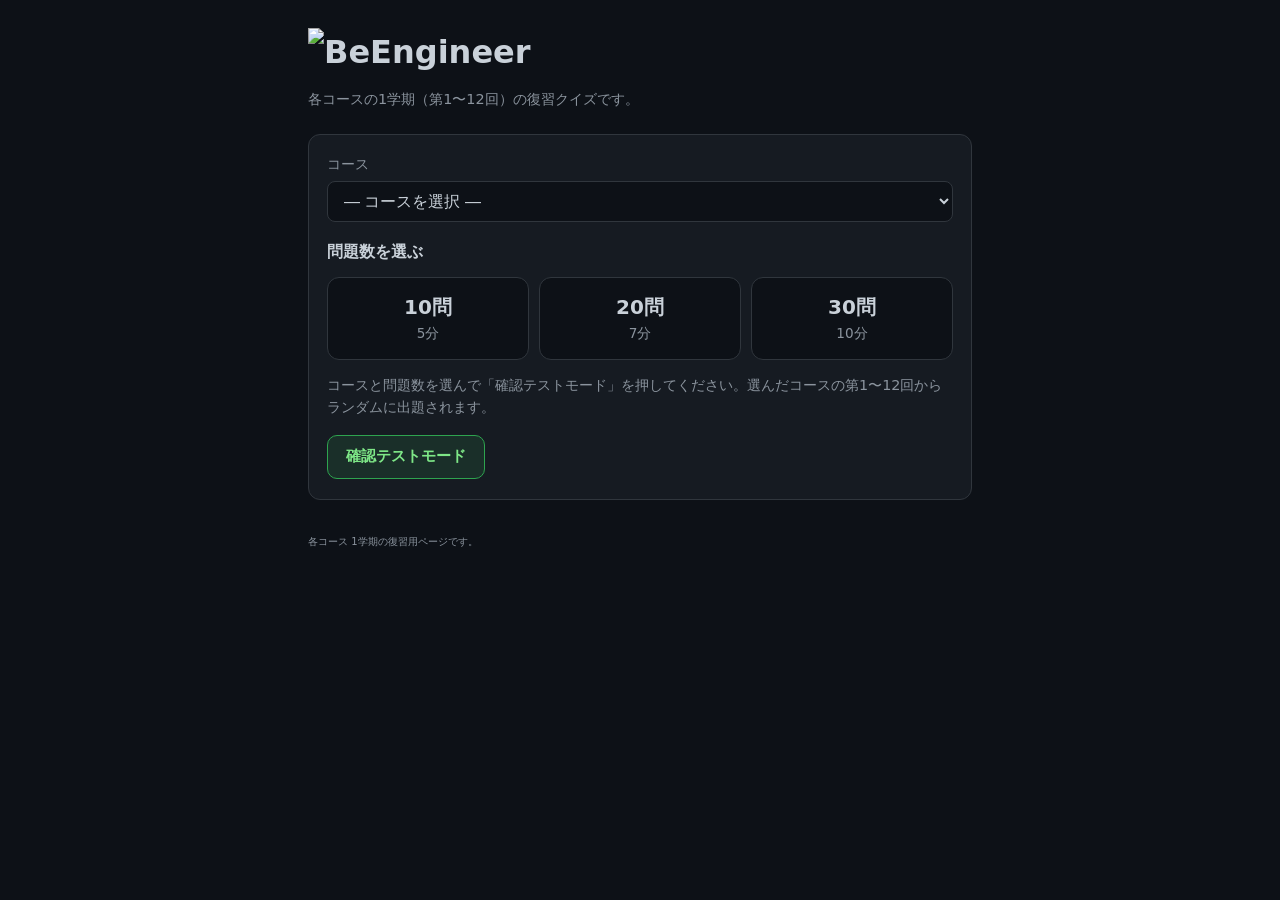
==== commit 46f201e2: "復習ページを全コース対応に（1学期＝第1〜12回・コース選択式） - Cコース固定だった復習を全4コース対応に変更 - コース選択ドロップダウンを追加（catalogから取得・合宿は除外） - 選択コ" ====
--- a/review-c1.html
+++ b/review-c1.html
@@ -3,7 +3,7 @@
   <head>
     <meta charset="utf-8" />
     <meta name="viewport" content="width=device-width, initial-scale=1" />
-    <title>Cコース 復習クイズ</title>
+    <title>1学期 復習クイズ</title>
     <link rel="icon" href="./svg/favicon.svg?v=20260506-2" type="image/svg+xml" sizes="any" />
     <link rel="shortcut icon" href="./svg/favicon.svg?v=20260506-2" type="image/svg+xml" />
     <link rel="stylesheet" href="styles.css" />
@@ -16,16 +16,16 @@
             <img class="brand-logo" src="./svg/logo_white.svg" alt="BeEngineer" />
           </h1>
         </div>
-        <p class="tagline">Cコース 1学期（第1〜12回）の復習クイズです。</p>
+        <p class="tagline">各コースの1学期（第1〜12回）の復習クイズです。</p>
       </header>
 
       <section class="panel setup" id="setupPanel">
         <p class="hint" id="catalogHint">データを読み込み中です…</p>
 
         <div class="field-block review-course-block">
-          <span class="inline-label">コース</span>
-          <select id="reviewCourseFixed" class="select" disabled>
-            <option>プロエンジニアコース</option>
+          <label class="inline-label" for="reviewCourseSelect">コース</label>
+          <select id="reviewCourseSelect" class="select">
+            <option value="">— コースを選択 —</option>
           </select>
         </div>
 
@@ -45,7 +45,7 @@
           </button>
         </div>
         <p class="review-note" id="reviewNote">
-          問題数を選んで「確認テストモード」を押してください。第1〜12回からランダムに出題されます。
+          コースと問題数を選んで「確認テストモード」を押してください。選んだコースの第1〜12回からランダムに出題されます。
         </p>
 
         <div class="mode-buttons" id="modeButtons">
@@ -155,13 +155,12 @@
       </div>
 
       <footer class="footer">
-        <small>Cコース 1学期の復習用ページです。</small>
+        <small>各コース 1学期の復習用ページです。</small>
       </footer>
     </div>
 
-    <!-- 復習ページ: Cコースの第1〜12回だけを表示する。app.js より前に置くこと -->
+    <!-- 復習ページ: 単元選択の上限を第12回（1学期）までにする。app.js より前に置くこと -->
     <script>
-      window.QUIZ_COURSES = ["C"];
       window.QUIZ_MAX_UNIT = 12;
     </script>
     <script src="app.js" defer></script>
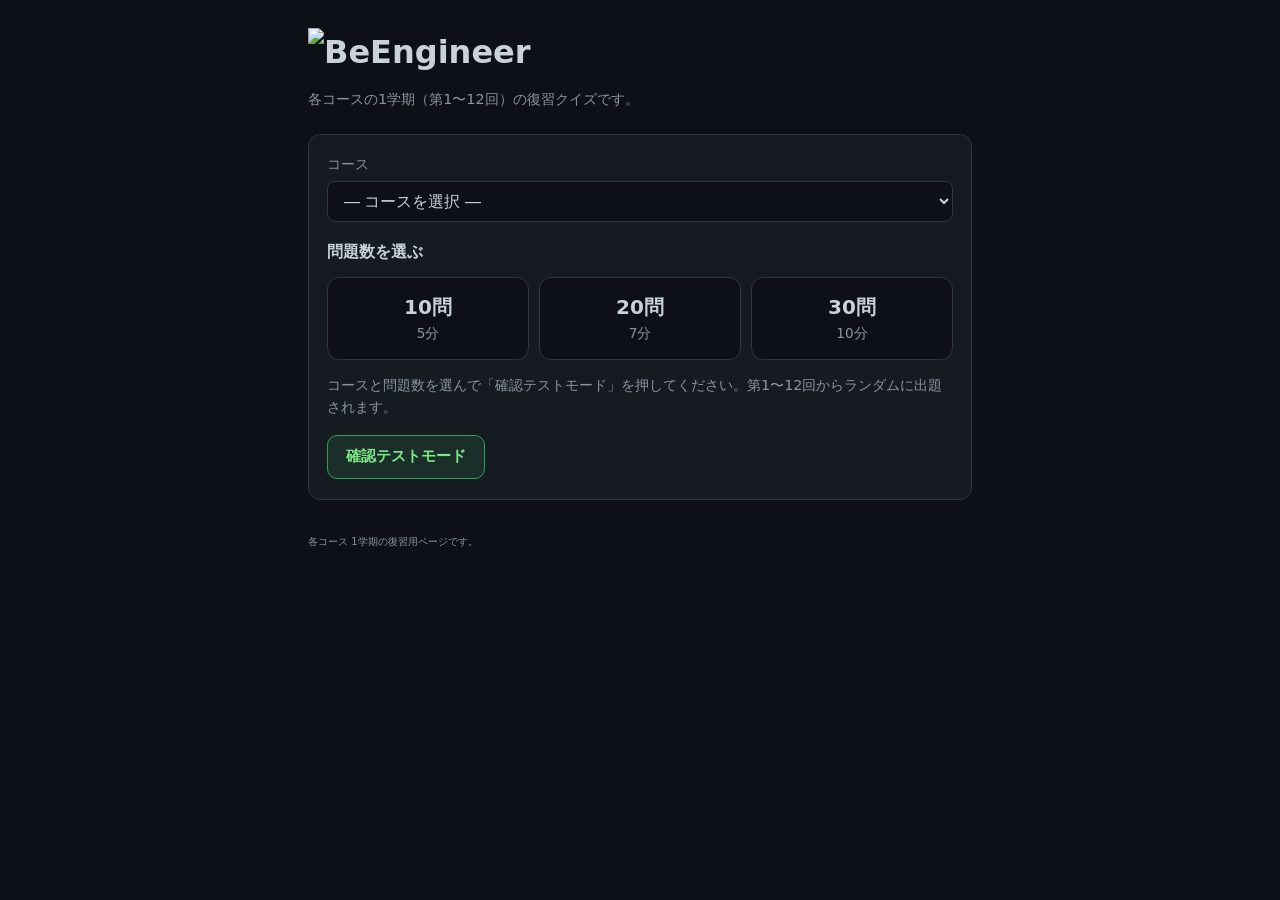
==== commit f9c30820: "文言修正" ====
--- a/review-c1.html
+++ b/review-c1.html
@@ -45,7 +45,7 @@
           </button>
         </div>
         <p class="review-note" id="reviewNote">
-          コースと問題数を選んで「確認テストモード」を押してください。選んだコースの第1〜12回からランダムに出題されます。
+          コースと問題数を選んで「確認テストモード」を押してください。第1〜12回からランダムに出題されます。
         </p>
 
         <div class="mode-buttons" id="modeButtons">
